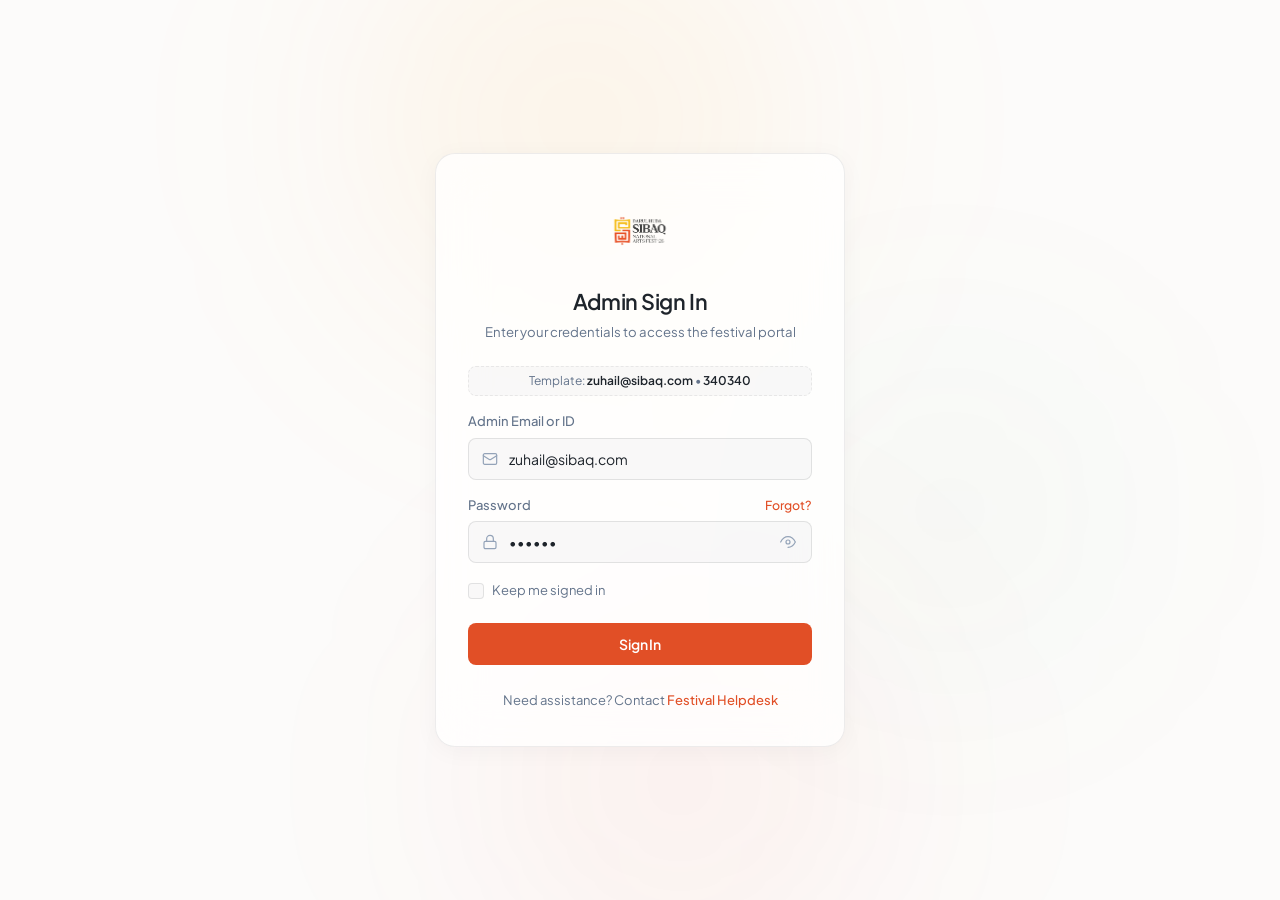
==== admin/index.html @ de85033e "base" ====
<!DOCTYPE html>
<html lang="en">
<head>
  <meta charset="UTF-8" />
  <meta name="viewport" content="width=device-width, initial-scale=1.0" />
  <title>Sibaq '26 - Admin Portal Sign In</title>
  <meta name="description" content="Darul Huda Sibaq National Arts Fest '26 admin portal login. Minimal glassmorphic interface." />
  <link rel="icon" type="image/png" href="../Assett/DARUL HUDA SIBAQ LOGO_2026.png" />
  <link rel="apple-touch-icon" href="../Assett/DARUL HUDA SIBAQ LOGO_2026.png" />
  
  <!-- Modern Clean Typography -->
  <link rel="preconnect" href="https://fonts.googleapis.com" />
  <link rel="preconnect" href="https://fonts.gstatic.com" crossorigin />
  <link href="https://fonts.googleapis.com/css2?family=Plus+Jakarta+Sans:wght@300;400;500;600;700&display=swap" rel="stylesheet" />
  
  <link rel="stylesheet" href="style.css" />
</head>
<body>
  <!-- Desktop / Tablet Only Device Guard (Blocks Mobile & Small Screens < 768px) -->
  <div class="device-guard-overlay" id="deviceGuardOverlay" role="alert">
    <div class="device-guard-card">
      <img src="../Assett/DARUL HUDA SIBAQ LOGO_2026.png" alt="Sibaq '26" class="device-guard-logo" />
      <div class="device-guard-icon">
        <svg viewBox="0 0 24 24" width="32" height="32" fill="none" stroke="currentColor" stroke-width="1.8" stroke-linecap="round" stroke-linejoin="round">
          <rect x="2" y="3" width="20" height="14" rx="2" ry="2"></rect>
          <line x1="8" y1="21" x2="16" y2="21"></line>
          <line x1="12" y1="17" x2="12" y2="21"></line>
        </svg>
      </div>
      <span class="device-guard-badge">DESKTOP &amp; TABLET ONLY</span>
      <h1 class="device-guard-title">Unsupported Screen Size</h1>
      <p class="device-guard-text">
        The Admin Portal works only on <strong>Desktop</strong> and <strong>Tablet</strong> screens (minimum width <code>768px</code>). Please open on a Desktop or Tablet screen to continue.
      </p>
    </div>
  </div>

  <!-- Ambient background elements to softly reveal frosted glass refraction -->
  <div class="ambient-glow glow-gold" aria-hidden="true"></div>
  <div class="ambient-glow glow-terracotta" aria-hidden="true"></div>
  <div class="ambient-glow glow-green" aria-hidden="true"></div>

  <main class="page-container">
    <div class="glass-card" id="cardContainer">
      <!-- Header / Brand -->
      <header class="card-header">
        <div class="logo-wrapper">
          <img 
            src="../Assett/DARUL HUDA SIBAQ LOGO_2026.png" 
            alt="Darul Huda Sibaq National Arts Fest '26" 
            class="brand-logo"
          />
        </div>

        <h1 class="card-title">Admin Sign In</h1>
        <p class="card-subtitle">Enter your credentials to access the festival portal</p>
      </header>

      <!-- Alert Notification Banner -->
      <div class="alert-banner" id="alertBanner" role="alert" aria-live="polite"></div>

      <!-- Template Credentials Indicator -->
      <div class="template-hint">
        <span>Template:</span> <strong>zuhail@sibaq.com</strong> • <strong>340340</strong>
      </div>

      <!-- Login Form -->
      <form class="auth-form" id="authForm" novalidate>
        <!-- Email Field -->
        <div class="form-group">
          <label for="email">Admin Email or ID</label>
          <div class="input-wrapper">
            <svg class="input-icon" viewBox="0 0 24 24" width="16" height="16" fill="none" stroke="currentColor" stroke-width="1.8" stroke-linecap="round" stroke-linejoin="round">
              <rect x="2" y="4" width="20" height="16" rx="2"></rect>
              <path d="m22 7-8.97 5.7a1.94 1.94 0 0 1-2.06 0L2 7"></path>
            </svg>
            <input 
              type="text" 
              id="email" 
              name="email" 
              value="zuhail@sibaq.com"
              placeholder="e.g. zuhail@sibaq.com" 
              required 
              autocomplete="username"
            />
          </div>
          <span class="field-error" id="emailError"></span>
        </div>

        <!-- Password Field -->
        <div class="form-group">
          <div class="label-row">
            <label for="password">Password</label>
            <a href="#forgot" class="forgot-link" id="forgotLink">Forgot?</a>
          </div>
          <div class="input-wrapper">
            <svg class="input-icon" viewBox="0 0 24 24" width="16" height="16" fill="none" stroke="currentColor" stroke-width="1.8" stroke-linecap="round" stroke-linejoin="round">
              <rect x="3" y="11" width="18" height="11" rx="2" ry="2"></rect>
              <path d="M7 11V7a5 5 0 0 1 10 0v4"></path>
            </svg>
            <input 
              type="password" 
              id="password" 
              name="password" 
              value="340340"
              placeholder="Enter your password" 
              required 
              autocomplete="current-password"
            />
            <button type="button" class="toggle-password" id="togglePassword" aria-label="Toggle password visibility">
              <!-- Eye open -->
              <svg class="eye-icon eye-show" viewBox="0 0 24 24" width="16" height="16" fill="none" stroke="currentColor" stroke-width="1.8" stroke-linecap="round" stroke-linejoin="round">
                <path d="M1 12s4-8 11-8 11 8 11 8-4 8-11 8-11-8z"></path>
                <circle cx="12" cy="12" r="3"></circle>
              </svg>
              <!-- Eye slash -->
              <svg class="eye-icon eye-hide" viewBox="0 0 24 24" width="16" height="16" fill="none" stroke="currentColor" stroke-width="1.8" stroke-linecap="round" stroke-linejoin="round">
                <path d="M17.94 17.94A10.07 10.07 0 0 1 12 20c-7 0-11-8-11-8a18.45 18.45 0 0 1 5.06-5.94M9.9 4.24A9.12 9.12 0 0 1 12 4c7 0 11 8 11 8a18.5 18.5 0 0 1-2.16 3.19m-6.72-1.07a3 3 0 1 1-4.24-4.24"></path>
                <line x1="1" y1="1" x2="23" y2="23"></line>
              </svg>
            </button>
          </div>
          <span class="field-error" id="passwordError"></span>
        </div>

        <!-- Remember Me Checkbox -->
        <div class="form-meta">
          <label class="custom-checkbox">
            <input type="checkbox" id="rememberMe" name="remember" />
            <span class="checkmark"></span>
            <span class="checkbox-label">Keep me signed in</span>
          </label>
        </div>

        <!-- Submit Button -->
        <button type="submit" class="submit-btn" id="submitBtn">
          <span class="btn-text">Sign In</span>
          <span class="btn-spinner" aria-hidden="true"></span>
        </button>
      </form>

      <!-- Footer info -->
      <footer class="card-footer">
        <p>Need assistance? Contact <a href="#">Festival Helpdesk</a></p>
      </footer>
    </div>
  </main>

  <script src="script.js"></script>
</body>
</html>
---- admin/style.css ----
/* ==========================================================================
   Design Tokens & CSS Variables
   Darul Huda Sibaq '26 Theme (Terracotta, Warm Gold, Forest Green, Slate Charcoal)
   Light Theme Only • Minimal Glassmorphism (No heavy gradients, No heavy shadows)
   ========================================================================== */
:root {
  /* Sibaq Official Brand Colors */
  --brand-terracotta: #e14f26;
  --brand-terracotta-hover: #c83e18;
  --brand-gold: #f5a623;
  --brand-gold-soft: rgba(245, 166, 35, 0.1);
  --brand-green: #1b9a59;
  --brand-charcoal: #1e242b;

  /* Surface & Background */
  --bg-primary: #fcfbfa;
  --bg-card: rgba(255, 255, 255, 0.76);
  --bg-input: rgba(30, 36, 43, 0.025);
  --bg-input-focus: rgba(255, 255, 255, 0.95);

  /* Hairline Borders & Glass Highlights */
  --border-glass: rgba(30, 36, 43, 0.08);
  --border-input: rgba(30, 36, 43, 0.11);
  --border-input-focus: rgba(225, 79, 38, 0.45);

  /* Typography Colors */
  --text-main: #1e242b;
  --text-muted: #64748b;
  --text-dim: #94a3b8;

  /* Button Styles - Signature Sibaq Vermilion/Terracotta */
  --btn-primary-bg: #e14f26;
  --btn-primary-text: #ffffff;
  --btn-primary-hover: #c83e18;

  /* Ambient Glass Lights (Soft, delicate tints matching the logo colors) */
  --ambient-gold: rgba(245, 166, 35, 0.08);
  --ambient-terracotta: rgba(225, 79, 38, 0.06);
  --ambient-green: rgba(27, 154, 89, 0.04);

  /* Ultra-delicate elevation (Zero heavy muddy shadows) */
  --shadow-subtle: 0 4px 24px rgba(30, 36, 43, 0.04);
  --shadow-focus: 0 0 0 3px rgba(225, 79, 38, 0.12);

  /* UI feedback states */
  --color-error: #dc2626;
  --bg-error: rgba(220, 38, 38, 0.07);
  --color-success: #1b9a59;
  --bg-success: rgba(27, 154, 89, 0.08);

  /* Dimensions & Radius */
  --radius-sm: 8px;
  --radius-md: 12px;
  --radius-lg: 20px;
  --radius-full: 9999px;
  --transition-fast: 0.18s cubic-bezier(0.16, 1, 0.3, 1);
}

/* ==========================================================================
   Reset & Baseline
   ========================================================================== */
*, *::before, *::after {
  box-sizing: border-box;
  margin: 0;
  padding: 0;
}

html, body {
  min-height: 100vh;
  font-family: 'Plus Jakarta Sans', -apple-system, BlinkMacSystemFont, "Segoe UI", Roboto, sans-serif;
  background-color: var(--bg-primary);
  color: var(--text-main);
  -webkit-font-smoothing: antialiased;
  -moz-osx-font-smoothing: grayscale;
  line-height: 1.5;
  overflow-x: hidden;
}

/* ==========================================================================
   Subtle Ambient Elements (Gentle glow, non-intrusive)
   ========================================================================== */
.ambient-glow {
  position: fixed;
  border-radius: 50%;
  filter: blur(120px);
  pointer-events: none;
  z-index: 0;
}

.glow-gold {
  width: 440px;
  height: 440px;
  top: -100px;
  left: calc(50% - 280px);
  background: var(--ambient-gold);
}

.glow-terracotta {
  width: 400px;
  height: 400px;
  bottom: -80px;
  right: calc(50% - 240px);
  background: var(--ambient-terracotta);
}

.glow-green {
  width: 300px;
  height: 300px;
  top: 40%;
  left: calc(50% + 160px);
  background: var(--ambient-green);
}

/* ==========================================================================
   Page Layout
   ========================================================================== */
.page-container {
  position: relative;
  z-index: 1;
  min-height: 100vh;
  display: flex;
  align-items: center;
  justify-content: center;
  padding: 32px 20px;
}

/* ==========================================================================
   Minimal Glassmorphic Card
   ========================================================================== */
.glass-card {
  width: 100%;
  max-width: 410px;
  background: var(--bg-card);
  backdrop-filter: blur(24px) saturate(140%);
  -webkit-backdrop-filter: blur(24px) saturate(140%);
  border: 1px solid var(--border-glass);
  border-radius: var(--radius-lg);
  box-shadow: var(--shadow-subtle);
  padding: 36px 32px;
  animation: cardFadeIn 0.4s cubic-bezier(0.16, 1, 0.3, 1) forwards;
}

@keyframes cardFadeIn {
  from {
    opacity: 0;
    transform: translateY(10px) scale(0.99);
  }
  to {
    opacity: 1;
    transform: translateY(0) scale(1);
  }
}

/* ==========================================================================
   Card Header & Brand Assets
   ========================================================================== */
.card-header {
  text-align: center;
  margin-bottom: 24px;
  display: flex;
  flex-direction: column;
  align-items: center;
}

.logo-wrapper {
  margin-bottom: 14px;
  display: flex;
  align-items: center;
  justify-content: center;
}

.brand-logo {
  max-height: 82px;
  width: auto;
  object-fit: contain;
  transition: transform var(--transition-fast);
}

.brand-logo:hover {
  transform: scale(1.02);
}

/* Theme Pill (Make It Your Own) */
.theme-pill {
  display: inline-flex;
  align-items: center;
  gap: 7px;
  background: rgba(245, 166, 35, 0.08);
  border: 1px solid rgba(245, 166, 35, 0.22);
  border-radius: var(--radius-full);
  padding: 3px 10px 3px 6px;
  margin-bottom: 16px;
  user-select: none;
}

.theme-icon {
  width: 18px;
  height: 18px;
  object-fit: contain;
  border-radius: 50%;
}

.theme-text {
  font-size: 0.725rem;
  font-weight: 600;
  letter-spacing: 0.02em;
  color: var(--brand-terracotta);
  text-transform: uppercase;
}

.card-title {
  font-size: 1.35rem;
  font-weight: 600;
  letter-spacing: -0.02em;
  color: var(--text-main);
  margin-bottom: 4px;
}

.card-subtitle {
  font-size: 0.825rem;
  color: var(--text-muted);
  font-weight: 400;
}

/* Template Credentials Hint */
.template-hint {
  font-size: 0.75rem;
  color: var(--text-muted);
  text-align: center;
  background: rgba(30, 36, 43, 0.025);
  border: 1px dashed var(--border-glass);
  border-radius: var(--radius-sm);
  padding: 6px 12px;
  margin-bottom: 16px;
  line-height: 1.4;
}

.template-hint strong {
  color: var(--brand-charcoal);
  font-weight: 600;
}

/* ==========================================================================
   Alert Banner
   ========================================================================== */
.alert-banner {
  display: none;
  padding: 10px 14px;
  border-radius: var(--radius-sm);
  font-size: 0.8125rem;
  margin-bottom: 18px;
  line-height: 1.4;
  animation: fadeIn 0.2s ease-out;
}

.alert-banner.error {
  display: block;
  background: var(--bg-error);
  color: var(--color-error);
  border: 1px solid var(--color-error);
}

.alert-banner.success {
  display: block;
  background: var(--bg-success);
  color: var(--color-success);
  border: 1px solid var(--color-success);
}

/* ==========================================================================
   Form Fields
   ========================================================================== */
.auth-form {
  display: flex;
  flex-direction: column;
  gap: 16px;
}

.form-group {
  display: flex;
  flex-direction: column;
  gap: 6px;
}

.form-group label {
  font-size: 0.8125rem;
  font-weight: 500;
  color: var(--text-muted);
}

.label-row {
  display: flex;
  justify-content: space-between;
  align-items: center;
}

.forgot-link {
  font-size: 0.775rem;
  color: var(--brand-terracotta);
  text-decoration: none;
  font-weight: 500;
  transition: opacity var(--transition-fast);
}

.forgot-link:hover {
  opacity: 0.8;
  text-decoration: underline;
}

/* Input Containers */
.input-wrapper {
  position: relative;
  display: flex;
  align-items: center;
}

.input-icon {
  position: absolute;
  left: 14px;
  color: var(--text-dim);
  pointer-events: none;
  transition: color var(--transition-fast);
}

.input-wrapper input {
  width: 100%;
  height: 42px;
  background: var(--bg-input);
  border: 1px solid var(--border-input);
  border-radius: var(--radius-sm);
  padding: 0 14px 0 40px;
  font-family: inherit;
  font-size: 0.875rem;
  color: var(--text-main);
  outline: none;
  transition: all var(--transition-fast);
}

.input-wrapper input:hover {
  border-color: rgba(30, 36, 43, 0.22);
}

.input-wrapper input:focus {
  background: var(--bg-input-focus);
  border-color: var(--border-input-focus);
  box-shadow: var(--shadow-focus);
}

.input-wrapper input:focus + .input-icon,
.input-wrapper:focus-within .input-icon {
  color: var(--brand-terracotta);
}

.input-wrapper input::placeholder {
  color: var(--text-dim);
  font-size: 0.8125rem;
}

.input-wrapper.error input {
  border-color: var(--color-error);
}

.field-error {
  font-size: 0.75rem;
  color: var(--color-error);
  display: none;
}

.field-error.active {
  display: block;
}

/* Password Toggle Button */
.toggle-password {
  position: absolute;
  right: 12px;
  background: none;
  border: none;
  color: var(--text-dim);
  cursor: pointer;
  padding: 4px;
  display: flex;
  align-items: center;
  justify-content: center;
  border-radius: 4px;
  transition: color var(--transition-fast);
}

.toggle-password:hover {
  color: var(--brand-terracotta);
}

.toggle-password .eye-hide {
  display: none;
}

.toggle-password.active .eye-show {
  display: none;
}

.toggle-password.active .eye-hide {
  display: block;
}

/* ==========================================================================
   Form Meta (Remember Me Checkbox)
   ========================================================================== */
.form-meta {
  display: flex;
  align-items: center;
  justify-content: space-between;
  margin-top: 2px;
}

.custom-checkbox {
  display: inline-flex;
  align-items: center;
  gap: 8px;
  cursor: pointer;
  user-select: none;
  font-size: 0.8125rem;
  color: var(--text-muted);
}

.custom-checkbox input {
  display: none;
}

.checkmark {
  width: 16px;
  height: 16px;
  border: 1px solid var(--border-input);
  background: var(--bg-input);
  border-radius: 4px;
  display: flex;
  align-items: center;
  justify-content: center;
  transition: all var(--transition-fast);
  position: relative;
}

.custom-checkbox input:checked + .checkmark {
  background: var(--brand-terracotta);
  border-color: var(--brand-terracotta);
}

.custom-checkbox input:checked + .checkmark::after {
  content: "";
  width: 4px;
  height: 8px;
  border: solid #ffffff;
  border-width: 0 1.8px 1.8px 0;
  transform: rotate(45deg);
  margin-bottom: 2px;
}

/* ==========================================================================
   Submit Button with Spinner (Sibaq Terracotta)
   ========================================================================== */
.submit-btn {
  width: 100%;
  height: 42px;
  margin-top: 6px;
  background: var(--btn-primary-bg);
  color: var(--btn-primary-text);
  border: none;
  border-radius: var(--radius-sm);
  font-family: inherit;
  font-size: 0.875rem;
  font-weight: 600;
  letter-spacing: -0.01em;
  cursor: pointer;
  display: flex;
  align-items: center;
  justify-content: center;
  position: relative;
  transition: all var(--transition-fast);
}

.submit-btn:hover {
  background: var(--btn-primary-hover);
  transform: translateY(-1px);
}

.submit-btn:active {
  transform: translateY(0);
}

.submit-btn .btn-spinner {
  display: none;
  width: 16px;
  height: 16px;
  border: 2px solid rgba(255, 255, 255, 0.35);
  border-top-color: #ffffff;
  border-radius: 50%;
  animation: spin 0.6s linear infinite;
}

.submit-btn.loading .btn-text {
  visibility: hidden;
}

.submit-btn.loading .btn-spinner {
  display: block;
  position: absolute;
}

@keyframes spin {
  to { transform: rotate(360deg); }
}

/* ==========================================================================
   Footer
   ========================================================================== */
.card-footer {
  margin-top: 26px;
  text-align: center;
  font-size: 0.8125rem;
  color: var(--text-muted);
}

.card-footer a {
  color: var(--brand-terracotta);
  font-weight: 500;
  text-decoration: none;
  transition: opacity var(--transition-fast);
}

.card-footer a:hover {
  text-decoration: underline;
}

@keyframes fadeIn {
  from { opacity: 0; }
  to { opacity: 1; }
}

/* ==========================================================================
   Responsive
   ========================================================================== */
@media (max-width: 440px) {
  .glass-card {
    padding: 30px 22px;
    border-radius: 16px;
  }
}

/* ==========================================================================
   Desktop & Tablet Only Guard (Blocks Screens Smaller Than 768px)
   ========================================================================== */
.device-guard-overlay {
  display: none;
  position: fixed;
  inset: 0;
  z-index: 99999;
  background: radial-gradient(circle at top, #fff7ed 0%, #f8fafc 60%, #f1f5f9 100%);
  align-items: center;
  justify-content: center;
  padding: 24px;
  text-align: center;
}

.device-guard-card {
  width: 100%;
  max-width: 420px;
  padding: 36px 28px;
  border-radius: 22px;
  background: rgba(255, 255, 255, 0.92);
  border: 1px solid rgba(30, 36, 43, 0.1);
  box-shadow: 0 24px 56px rgba(15, 23, 42, 0.12);
  display: flex;
  flex-direction: column;
  align-items: center;
  gap: 12px;
}

.device-guard-logo {
  height: 52px;
  width: auto;
  object-fit: contain;
  margin-bottom: 4px;
}

.device-guard-icon {
  width: 64px;
  height: 64px;
  border-radius: 50%;
  background: rgba(224, 104, 75, 0.12);
  color: var(--brand-terracotta);
  display: flex;
  align-items: center;
  justify-content: center;
}

.device-guard-badge {
  display: inline-block;
  padding: 4px 12px;
  border-radius: 999px;
  background: rgba(224, 104, 75, 0.12);
  color: var(--brand-terracotta);
  font-size: 0.6875rem;
  font-weight: 800;
  letter-spacing: 0.06em;
}

.device-guard-title {
  margin: 0;
  font-size: 1.35rem;
  font-weight: 800;
  color: var(--text-main);
  letter-spacing: -0.02em;
}

.device-guard-text {
  margin: 0;
  font-size: 0.85rem;
  line-height: 1.55;
  color: var(--text-muted);
}

@media (max-width: 767px) {
  body {
    overflow: hidden !important;
    height: 100vh !important;
  }

  body > *:not(.device-guard-overlay):not(script) {
    display: none !important;
  }

  .device-guard-overlay {
    display: flex !important;
  }
}
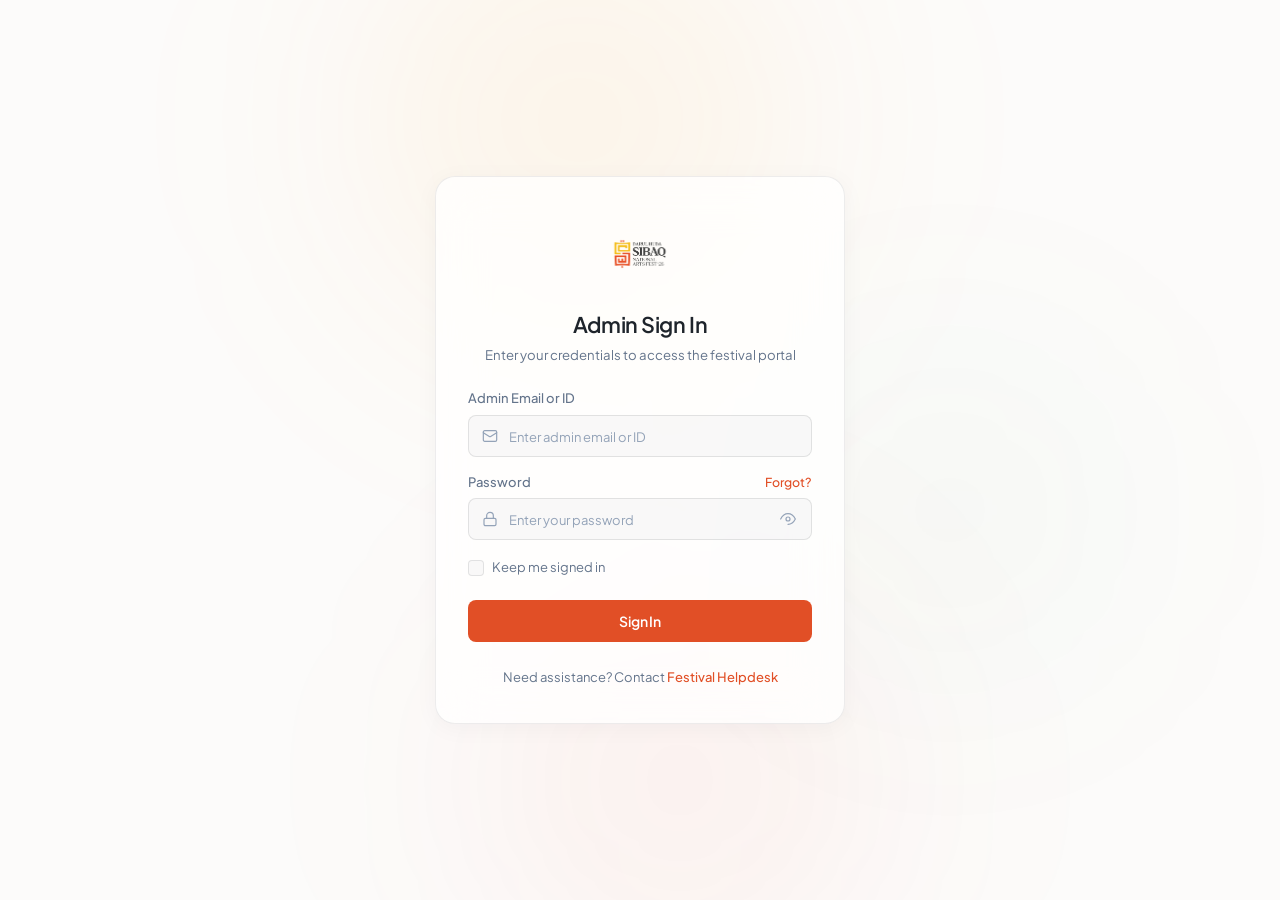
==== commit e397a7d7: "updation" ====
--- a/admin/index.html
+++ b/admin/index.html
@@ -59,11 +59,6 @@
       <!-- Alert Notification Banner -->
       <div class="alert-banner" id="alertBanner" role="alert" aria-live="polite"></div>
 
-      <!-- Template Credentials Indicator -->
-      <div class="template-hint">
-        <span>Template:</span> <strong>zuhail@sibaq.com</strong> • <strong>340340</strong>
-      </div>
-
       <!-- Login Form -->
       <form class="auth-form" id="authForm" novalidate>
         <!-- Email Field -->
@@ -78,8 +73,7 @@
               type="text" 
               id="email" 
               name="email" 
-              value="zuhail@sibaq.com"
-              placeholder="e.g. zuhail@sibaq.com" 
+              placeholder="Enter admin email or ID" 
               required 
               autocomplete="username"
             />
@@ -102,7 +96,6 @@
               type="password" 
               id="password" 
               name="password" 
-              value="340340"
               placeholder="Enter your password" 
               required 
               autocomplete="current-password"
